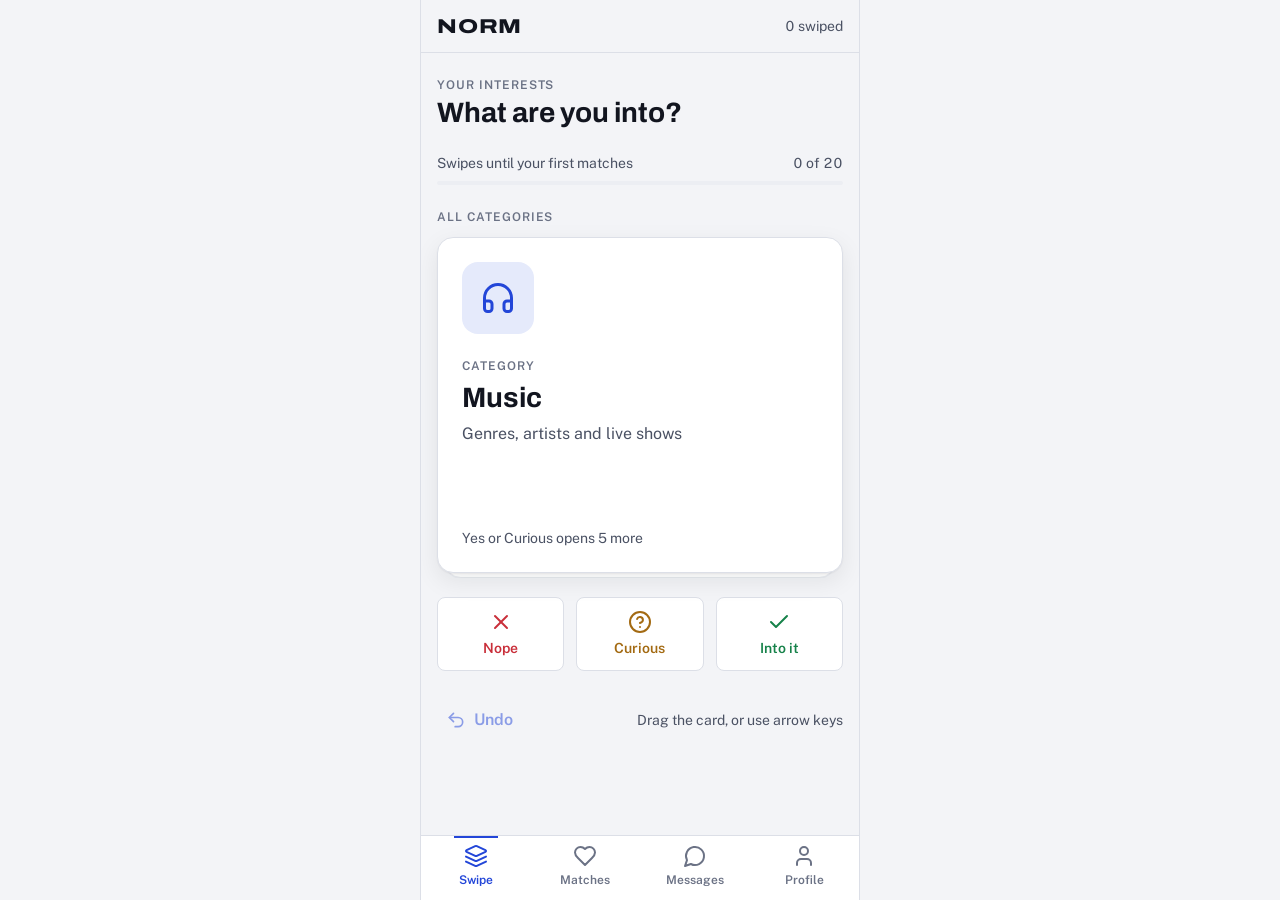
==== prototype/index.html @ 39f81f35 "Add clickable NORM prototype Front-end only, no backend. Interest swipe deck with drag, buttons and " ====
<!doctype html>
<html lang="en">
<head>
<meta charset="utf-8">
<meta name="viewport" content="width=device-width, initial-scale=1, viewport-fit=cover">
<!-- page:start -->
<title>NORM Prototype</title>
<meta name="description" content="Clickable prototype of NORM: swipe on interests, star your Top 20, and get a small daily drop of people who share them, for dating or friendship.">
<meta property="og:title" content="NORM Prototype">
<meta property="og:description" content="Swipe on interests, not faces. A daily drop of people who like what you like, for dating or friendship.">
<meta property="og:type" content="website">
<meta property="og:image" content="og.png">
<meta name="theme-color" content="#f3f4f7">
<link rel="icon" type="image/svg+xml" href="data:image/svg+xml,%3Csvg xmlns='http://www.w3.org/2000/svg' viewBox='0 0 32 32'%3E%3Crect width='32' height='32' rx='8' fill='%232346d8'/%3E%3Cpath d='M9 23V9h2.6l7.8 9.6V9H22v14h-2.6l-7.8-9.6V23z' fill='%23fff'/%3E%3C/svg%3E">
<link rel="preconnect" href="https://fonts.googleapis.com">
<link rel="preconnect" href="https://fonts.gstatic.com" crossorigin>
<link rel="stylesheet" href="https://fonts.googleapis.com/css2?family=Archivo:wdth,wght@62..125,500..800&family=Public+Sans:wght@400;500;600&display=swap">
<link rel="stylesheet" href="styles.css">
</head>
<body>
<div class="app">
  <header class="topbar">
    <span class="wordmark" aria-label="NORM">NORM</span>
    <span class="topbar-status num" id="status" aria-live="polite"></span>
  </header>

  <main class="screen" id="screen"></main>

  <nav class="tabbar" role="tablist" aria-label="Main">
    <button class="tab" role="tab" data-tab="swipe" aria-selected="true"><span data-icon="layers"></span>Swipe</button>
    <button class="tab" role="tab" data-tab="matches" aria-selected="false"><span data-icon="heart"></span>Matches</button>
    <button class="tab" role="tab" data-tab="messages" aria-selected="false"><span data-icon="message-circle"></span>Messages<span class="tab-dot" id="msg-dot" hidden></span></button>
    <button class="tab" role="tab" data-tab="profile" aria-selected="false"><span data-icon="user"></span>Profile</button>
  </nav>

  <div class="scrim" id="scrim" hidden></div>
  <section class="sheet" id="sheet" role="dialog" aria-modal="true" aria-labelledby="sheet-title" hidden>
    <div class="sheet-head">
      <h2 id="sheet-title"></h2>
      <button class="icon-btn" id="sheet-close" aria-label="Close"><span data-icon="x"></span></button>
    </div>
    <div class="sheet-body" id="sheet-body"></div>
  </section>

  <div class="toast" id="toast" role="status" aria-live="polite"></div>
</div>

<script src="icons.js"></script>
<script src="data.js"></script>
<script src="app.js"></script>
<!-- page:end -->
</body>
</html>
---- prototype/styles.css ----
/* NORM prototype design tokens.
   Layout: one phone-width app column, header / scrolling screen / thumb-reach tab bar.
   Spacing: 4pt scale only. Radius: 8 (controls) and 16 (cards, sheets). One elevation. */
:root {
  --bg: #f3f4f7;
  --surface: #ffffff;
  --surface-2: #eceef3;
  --ink: #12151f;
  --ink-2: #4a5163;
  --ink-3: #6b7285;
  --line: #dcdfe7;
  --accent: #2346d8;
  --accent-ink: #ffffff;
  --accent-soft: #e5eafb;
  --yes: #17824a;
  --yes-soft: #e1f3e8;
  --no: #c92f3a;
  --no-soft: #fbe5e6;
  --maybe: #a36a12;
  --maybe-soft: #f8eedb;
  --star: #b9800a;
  --tone-1: #dfe6fb;
  --tone-2: #dcefe6;
  --tone-3: #f4e7d6;
  --shadow: 0 1px 2px rgb(18 21 31 / 0.06), 0 8px 24px rgb(18 21 31 / 0.08);
  --scrim: rgb(18 21 31 / 0.4);

  --font-display: "Archivo", "Helvetica Neue", Arial, sans-serif;
  --font-body: "Public Sans", "Helvetica Neue", Arial, sans-serif;

  --s1: 4px; --s2: 8px; --s3: 12px; --s4: 16px; --s5: 24px; --s6: 32px; --s7: 48px;
  --r-sm: 8px;
  --r-lg: 16px;
  --ease: cubic-bezier(0.2, 0.7, 0.3, 1);
  --dur: 220ms;
}
@media (prefers-color-scheme: dark) {
  :root:not([data-theme="light"]) {
    --bg: #0d0f14; --surface: #161922; --surface-2: #1e222c; --ink: #edeff4; --ink-2: #a5abbb; --ink-3: #868d9f;
    --line: #2a2f3b; --accent: #5b84ff; --accent-ink: #0d0f14; --accent-soft: #1b2443;
    --yes: #3fbf78; --yes-soft: #13281d; --no: #ff6670; --no-soft: #2e1619; --maybe: #e2a544; --maybe-soft: #2c2214;
    --star: #f0b53d; --tone-1: #1f2747; --tone-2: #172b23; --tone-3: #2e2519;
    --shadow: 0 1px 2px rgb(0 0 0 / 0.4), 0 8px 24px rgb(0 0 0 / 0.35); --scrim: rgb(0 0 0 / 0.6);
    color-scheme: dark;
  }
}
:root[data-theme="dark"] {
  --bg: #0d0f14; --surface: #161922; --surface-2: #1e222c; --ink: #edeff4; --ink-2: #a5abbb; --ink-3: #868d9f;
  --line: #2a2f3b; --accent: #5b84ff; --accent-ink: #0d0f14; --accent-soft: #1b2443;
  --yes: #3fbf78; --yes-soft: #13281d; --no: #ff6670; --no-soft: #2e1619; --maybe: #e2a544; --maybe-soft: #2c2214;
  --star: #f0b53d; --tone-1: #1f2747; --tone-2: #172b23; --tone-3: #2e2519;
  --shadow: 0 1px 2px rgb(0 0 0 / 0.4), 0 8px 24px rgb(0 0 0 / 0.35); --scrim: rgb(0 0 0 / 0.6);
  color-scheme: dark;
}

/* Type ramp: 12/16 label · 14/20 small · 16/24 body · 20/28 title · 28/32 display · 40/44 score */
* { box-sizing: border-box; }
[hidden] { display: none !important; }
html, body { height: 100%; }
body {
  margin: 0;
  background: var(--bg);
  color: var(--ink);
  font: 400 16px/24px var(--font-body);
  -webkit-font-smoothing: antialiased;
  overscroll-behavior: none;
}
button, input, textarea { font: inherit; color: inherit; }
button { cursor: pointer; }
:focus-visible { outline: 2px solid var(--accent); outline-offset: 2px; }
h1, h2, h3 { margin: 0; font-family: var(--font-display); text-wrap: balance; }
p { margin: 0; }
.icon { width: 20px; height: 20px; flex: none; display: block; }
.num { font-variant-numeric: tabular-nums; }
.label {
  font: 600 12px/16px var(--font-body);
  letter-spacing: 0.08em;
  text-transform: uppercase;
  color: var(--ink-3);
}
.small { font-size: 14px; line-height: 20px; color: var(--ink-2); }
.visually-hidden { position: absolute; width: 1px; height: 1px; overflow: hidden; clip: rect(0 0 0 0); white-space: nowrap; }

/* App shell */
.app {
  height: 100%;
  max-width: 440px;
  margin: 0 auto;
  display: grid;
  grid-template-rows: auto 1fr auto;
  background: var(--bg);
  position: relative;
  overflow: hidden;
}
@media (min-width: 480px) {
  .app { border-inline: 1px solid var(--line); }
}
.topbar {
  display: flex;
  align-items: center;
  justify-content: space-between;
  gap: var(--s4);
  padding: var(--s3) var(--s4);
  background: var(--bg);
  border-bottom: 1px solid var(--line);
}
.wordmark {
  font: 800 20px/28px var(--font-display);
  font-stretch: 125%;
  letter-spacing: 0.04em;
  color: var(--ink);
}
.topbar-status { font-size: 14px; line-height: 20px; color: var(--ink-2); text-align: right; }
.screen {
  overflow-y: auto;
  overflow-x: hidden;
  min-height: 0;
  -webkit-overflow-scrolling: touch;
}
.screen-inner {
  display: flex;
  flex-direction: column;
  gap: var(--s5);
  padding: var(--s5) var(--s4) var(--s6);
}
.screen-head { display: flex; flex-direction: column; gap: var(--s1); }
.screen-head h1 { font: 700 28px/32px var(--font-display); }

.tabbar {
  display: grid;
  grid-template-columns: repeat(4, 1fr);
  background: var(--surface);
  border-top: 1px solid var(--line);
  padding-bottom: env(safe-area-inset-bottom, 0px);
}
.tab {
  display: flex;
  flex-direction: column;
  align-items: center;
  gap: var(--s1);
  padding: var(--s2) 0 var(--s3);
  border: 0;
  background: none;
  color: var(--ink-3);
  font: 600 12px/16px var(--font-body);
  position: relative;
}
.tab .icon { width: 24px; height: 24px; }
.tab[aria-selected="true"] { color: var(--accent); }
.tab[aria-selected="true"]::before {
  content: "";
  position: absolute;
  top: 0; left: 30%; right: 30%;
  height: 2px;
  background: var(--accent);
}
.tab-dot {
  position: absolute;
  top: var(--s2);
  left: calc(50% + 8px);
  width: 8px; height: 8px;
  border-radius: 50%;
  background: var(--no);
}

/* Buttons: one shape, three weights */
.btn {
  display: inline-flex;
  align-items: center;
  justify-content: center;
  gap: var(--s2);
  min-height: 48px;
  padding: var(--s3) var(--s5);
  border-radius: var(--r-sm);
  border: 1px solid transparent;
  font-weight: 600;
  font-size: 16px;
  line-height: 24px;
  transition: background-color var(--dur) var(--ease), border-color var(--dur) var(--ease), opacity var(--dur) var(--ease);
}
.btn-primary { background: var(--accent); color: var(--accent-ink); }
.btn-primary:hover { background: color-mix(in srgb, var(--accent) 88%, var(--ink)); }
.btn-secondary { background: var(--surface); border-color: var(--line); color: var(--ink); }
.btn-secondary:hover { border-color: var(--ink-3); }
.btn-text { background: none; color: var(--accent); padding-inline: var(--s2); min-height: 40px; }
.btn-text:hover { text-decoration: underline; text-underline-offset: 4px; }
.btn-block { width: 100%; }
.btn[disabled], .btn[aria-disabled="true"] { opacity: 0.5; cursor: not-allowed; }
.btn.is-loading { pointer-events: none; }
.spinner { animation: spin 800ms linear infinite; }
@keyframes spin { to { transform: rotate(360deg); } }

.icon-btn {
  display: inline-flex;
  align-items: center;
  justify-content: center;
  width: 40px; height: 40px;
  border-radius: var(--r-sm);
  border: 1px solid transparent;
  background: none;
  color: var(--ink-3);
  transition: color var(--dur) var(--ease), background-color var(--dur) var(--ease);
}
.icon-btn:hover { background: var(--surface-2); color: var(--ink); }
.icon-btn[aria-pressed="true"].star-btn { color: var(--star); }
.icon-btn[aria-pressed="true"].star-btn svg { fill: currentColor; }
.icon-btn[aria-pressed="true"].lock-btn { color: var(--ink); }

/* Progress */
.progress { display: flex; flex-direction: column; gap: var(--s2); }
.progress-row { display: flex; justify-content: space-between; gap: var(--s3); font-size: 14px; line-height: 20px; color: var(--ink-2); }
.bar { height: 4px; background: var(--surface-2); border-radius: 2px; overflow: hidden; }
.bar > span { display: block; height: 100%; background: var(--accent); transition: width var(--dur) var(--ease); }

/* Swipe deck */
.crumbs { display: flex; flex-wrap: wrap; gap: var(--s1); align-items: center; min-height: 16px; }
.deck {
  position: relative;
  height: 336px;
  touch-action: none;
}
.card {
  position: absolute;
  inset: 0;
  display: flex;
  flex-direction: column;
  justify-content: space-between;
  gap: var(--s4);
  padding: var(--s5);
  background: var(--surface);
  border: 1px solid var(--line);
  border-radius: var(--r-lg);
  box-shadow: var(--shadow);
  user-select: none;
  -webkit-user-select: none;
  will-change: transform;
}
.card.is-next { transform: translateY(12px) scale(0.96); box-shadow: none; }
.card.is-top { cursor: grab; }
.card.is-dragging { cursor: grabbing; }
.card.is-settling { transition: transform 200ms var(--ease); }
.card.is-leaving { transition: transform 260ms var(--ease), opacity 260ms var(--ease); }
.card-top { display: flex; flex-direction: column; gap: var(--s5); }
.card-icon {
  width: 72px; height: 72px;
  border-radius: var(--r-lg);
  background: var(--accent-soft);
  color: var(--accent);
  display: grid;
  place-items: center;
}
.card-icon .icon { width: 36px; height: 36px; }
.card-body { display: flex; flex-direction: column; gap: var(--s2); }
.card-body h2 { font: 700 28px/32px var(--font-display); }
.card-body p { color: var(--ink-2); }
.card-foot { display: flex; justify-content: space-between; align-items: center; gap: var(--s3); }
.stamp {
  position: absolute;
  padding: var(--s1) var(--s3);
  border: 2px solid currentColor;
  border-radius: var(--r-sm);
  font: 800 20px/28px var(--font-display);
  font-stretch: 112%;
  letter-spacing: 0.06em;
  text-transform: uppercase;
  background: var(--surface);
  opacity: 0;
  pointer-events: none;
}
.stamp-yes { top: var(--s5); right: var(--s5); color: var(--yes); transform: rotate(8deg); }
.stamp-no { top: var(--s5); left: var(--s5); color: var(--no); transform: rotate(-8deg); }
.stamp-maybe { top: var(--s5); left: 50%; color: var(--maybe); transform: translateX(-50%); white-space: nowrap; }

.actions { display: grid; grid-template-columns: repeat(3, 1fr); gap: var(--s3); }
.action {
  display: flex;
  flex-direction: column;
  align-items: center;
  gap: var(--s1);
  padding: var(--s3) var(--s2);
  border-radius: var(--r-sm);
  border: 1px solid var(--line);
  background: var(--surface);
  font: 600 14px/20px var(--font-body);
  transition: border-color var(--dur) var(--ease), background-color var(--dur) var(--ease);
}
.action .icon { width: 24px; height: 24px; }
.action-no { color: var(--no); }
.action-maybe { color: var(--maybe); }
.action-yes { color: var(--yes); }
.action-no:hover { background: var(--no-soft); border-color: var(--no); }
.action-maybe:hover { background: var(--maybe-soft); border-color: var(--maybe); }
.action-yes:hover { background: var(--yes-soft); border-color: var(--yes); }
.deck-tools { display: flex; justify-content: space-between; align-items: center; gap: var(--s3); }

/* Panels and lists */
.panel {
  background: var(--surface);
  border: 1px solid var(--line);
  border-radius: var(--r-lg);
  padding: var(--s4);
  display: flex;
  flex-direction: column;
  gap: var(--s3);
}
.section { display: flex; flex-direction: column; gap: var(--s3); }
.section-head { display: flex; justify-content: space-between; align-items: baseline; gap: var(--s3); }
.section-head h2 { font: 700 20px/28px var(--font-display); }
.empty {
  display: flex;
  flex-direction: column;
  align-items: flex-start;
  gap: var(--s3);
  padding: var(--s5);
  border: 1px dashed var(--line);
  border-radius: var(--r-lg);
}
.panel-form { gap: var(--s5); }
.empty h2 { font: 700 20px/28px var(--font-display); }
.empty .btn-row { display: flex; flex-wrap: wrap; gap: var(--s2); }

.rows { list-style: none; margin: 0; padding: 0; display: flex; flex-direction: column; }
.row {
  display: grid;
  grid-template-columns: 24px 1fr auto auto;
  align-items: center;
  gap: var(--s3);
  min-height: 56px;
  padding: var(--s1) 0;
  border-bottom: 1px solid var(--line);
}
.row:last-child { border-bottom: 0; }
.row-main { min-width: 0; display: flex; flex-direction: column; }
.row-name { font-weight: 500; overflow: hidden; text-overflow: ellipsis; white-space: nowrap; }
.row > .icon { color: var(--ink-2); }
.tier { font-size: 12px; line-height: 16px; font-weight: 600; }
.tier-yes { color: var(--yes); }
.tier-maybe { color: var(--maybe); }
.tier-star { color: var(--star); }
.notice { font-size: 14px; line-height: 20px; color: var(--no); }

/* Photos */
.photos { display: grid; grid-template-columns: repeat(3, 1fr); gap: var(--s2); }
.photo {
  position: relative;
  aspect-ratio: 3 / 4;
  max-width: 100%;
  border-radius: var(--r-lg);
  border: 1px dashed var(--ink-3);
  background: var(--surface);
  display: grid;
  place-items: center;
  overflow: hidden;
  color: var(--ink-3);
}
.photo.has-img { border-style: solid; border-color: var(--line); }
.photo img { width: 100%; height: 100%; object-fit: cover; }
.photo label { position: absolute; inset: 0; display: grid; place-items: center; align-content: center; gap: var(--s1); cursor: pointer; font-size: 12px; line-height: 16px; font-weight: 600; }
.photo input { position: absolute; opacity: 0; width: 1px; height: 1px; }
.photo:focus-within { outline: 2px solid var(--accent); outline-offset: 2px; }
.photo .remove {
  position: absolute; top: var(--s1); right: var(--s1);
  width: 32px; height: 32px;
  background: var(--surface); color: var(--ink);
  border: 1px solid var(--line);
}

/* Form controls */
.field { display: flex; flex-direction: column; gap: var(--s2); }
.field > .label { color: var(--ink-2); }
.seg { display: flex; flex-wrap: wrap; gap: var(--s2); }
.chip {
  display: inline-flex;
  align-items: center;
  gap: var(--s2);
  min-height: 40px;
  padding: var(--s2) var(--s3);
  border-radius: var(--r-sm);
  border: 1px solid var(--line);
  background: var(--surface);
  font-size: 14px;
  line-height: 20px;
  font-weight: 500;
  transition: border-color var(--dur) var(--ease), background-color var(--dur) var(--ease);
}
.chip:hover { border-color: var(--ink-3); }
.chip[aria-pressed="true"], .chip[aria-checked="true"] { background: var(--accent-soft); border-color: var(--accent); color: var(--ink); }
.chip .icon { width: 16px; height: 16px; }
.chip-static { cursor: default; }
.chip-static:hover { border-color: var(--line); }
.input {
  min-height: 48px;
  padding: var(--s3);
  border-radius: var(--r-sm);
  border: 1px solid var(--line);
  background: var(--surface);
  width: 100%;
}
.input:focus { border-color: var(--accent); outline: none; box-shadow: 0 0 0 1px var(--accent); }
.pair { display: grid; grid-template-columns: 1fr 1fr; gap: var(--s3); }
.range-row { display: flex; align-items: center; gap: var(--s3); }
.range-row input[type="range"] { flex: 1; accent-color: var(--accent); }

/* Match cards */
.matches { display: flex; flex-direction: column; gap: var(--s3); }
.match {
  display: grid;
  grid-template-columns: 72px 1fr;
  gap: var(--s4);
  align-items: center;
  width: 100%;
  padding: var(--s4);
  text-align: left;
  background: var(--surface);
  border: 1px solid var(--line);
  border-radius: var(--r-lg);
  transition: border-color var(--dur) var(--ease);
}
.match:hover { border-color: var(--ink-3); }
.match.is-picked { border-color: var(--accent); }
.match.is-expired { opacity: 0.55; }
.veil {
  width: 72px; height: 96px;
  border-radius: var(--r-sm);
  display: grid;
  place-items: center;
  color: var(--ink-2);
}
.tone-1 { background: var(--tone-1); }
.tone-2 { background: var(--tone-2); }
.tone-3 { background: var(--tone-3); }
.match-main { min-width: 0; display: flex; flex-direction: column; gap: var(--s1); }
.match-top { display: flex; align-items: baseline; justify-content: space-between; gap: var(--s3); }
.score { font: 700 28px/32px var(--font-display); font-variant-numeric: tabular-nums; }
.score small { font-size: 16px; }
.match-shared { font-size: 14px; line-height: 20px; color: var(--ink-2); }
.tag {
  display: inline-flex;
  align-items: center;
  gap: var(--s1);
  font-size: 12px;
  line-height: 16px;
  font-weight: 600;
  color: var(--ink-2);
}
.tag .icon { width: 14px; height: 14px; }
.tag-accent { color: var(--accent); }
.unread-dot { width: 8px; height: 8px; border-radius: 50%; background: var(--no); }
.tags { display: flex; flex-wrap: wrap; gap: var(--s3); }

.pickbar {
  display: flex;
  align-items: center;
  justify-content: space-between;
  gap: var(--s3);
  padding: var(--s3) var(--s4);
  border-radius: var(--r-lg);
  background: var(--accent-soft);
  font-size: 14px;
  line-height: 20px;
}
.pickbar strong { font-weight: 600; }

.skeleton {
  height: 128px;
  border-radius: var(--r-lg);
  background: var(--surface-2);
  animation: pulse 1200ms var(--ease) infinite alternate;
}
@keyframes pulse { from { opacity: 1; } to { opacity: 0.5; } }

/* Sheet */
.scrim {
  position: absolute;
  inset: 0;
  background: var(--scrim);
  opacity: 0;
  transition: opacity var(--dur) var(--ease);
  z-index: 20;
}
.scrim.is-open { opacity: 1; }
.sheet {
  position: absolute;
  left: 0; right: 0; bottom: 0;
  max-height: 88%;
  display: flex;
  flex-direction: column;
  background: var(--surface);
  border-radius: var(--r-lg) var(--r-lg) 0 0;
  box-shadow: var(--shadow);
  transform: translateY(100%);
  transition: transform 260ms var(--ease);
  z-index: 21;
}
.sheet.is-open { transform: translateY(0); }
.sheet-head {
  display: flex;
  align-items: center;
  justify-content: space-between;
  gap: var(--s3);
  padding: var(--s3) var(--s3) var(--s3) var(--s4);
  border-bottom: 1px solid var(--line);
}
.sheet-head h2 { font: 700 20px/28px var(--font-display); }
.sheet-body {
  overflow-y: auto;
  display: flex;
  flex-direction: column;
  gap: var(--s5);
  padding: var(--s4) var(--s4) calc(var(--s5) + env(safe-area-inset-bottom, 0px));
}
.reveal { display: grid; grid-template-columns: repeat(3, 1fr); gap: var(--s2); }
.reveal .veil { width: 100%; height: auto; aspect-ratio: 3 / 4; max-width: 100%; font: 700 28px/32px var(--font-display); }
.scoreline { display: flex; align-items: baseline; gap: var(--s3); }
.scoreline .score { font-size: 40px; line-height: 44px; }
.chips { display: flex; flex-wrap: wrap; gap: var(--s2); }
.diff { list-style: none; margin: 0; padding: 0; display: flex; flex-direction: column; gap: var(--s2); font-size: 14px; line-height: 20px; color: var(--ink-2); }
.diff li { display: flex; gap: var(--s2); align-items: center; }
.diff .icon { width: 16px; height: 16px; color: var(--no); }

/* Messages */
.threads { list-style: none; margin: 0; padding: 0; display: flex; flex-direction: column; gap: var(--s2); }
.thread-link {
  display: grid;
  grid-template-columns: 48px 1fr auto;
  gap: var(--s3);
  align-items: center;
  width: 100%;
  padding: var(--s3);
  text-align: left;
  background: var(--surface);
  border: 1px solid var(--line);
  border-radius: var(--r-lg);
  transition: border-color var(--dur) var(--ease);
}
.thread-link:hover { border-color: var(--ink-3); }
.avatar {
  width: 48px; height: 48px;
  border-radius: var(--r-sm);
  display: grid; place-items: center;
  font: 700 20px/28px var(--font-display);
  color: var(--ink);
}
.thread-preview { min-width: 0; display: flex; flex-direction: column; }
.thread-preview .small { overflow: hidden; text-overflow: ellipsis; white-space: nowrap; }

.chat { display: grid; grid-template-rows: auto 1fr auto; height: 100%; min-height: 0; }
.chat-head {
  display: flex;
  align-items: center;
  gap: var(--s2);
  padding: var(--s2) var(--s4) var(--s2) var(--s2);
  border-bottom: 1px solid var(--line);
  background: var(--bg);
}
.chat-head .avatar { width: 40px; height: 40px; font-size: 16px; line-height: 24px; }
.chat-title { flex: 1; min-width: 0; display: flex; flex-direction: column; }
.chat-title strong { font-weight: 600; }
.chat-log {
  overflow-y: auto;
  min-height: 0;
  display: flex;
  flex-direction: column;
  gap: var(--s2);
  padding: var(--s4);
}
.bubble {
  max-width: 80%;
  padding: var(--s2) var(--s3);
  border-radius: var(--r-lg);
  font-size: 16px;
  line-height: 24px;
  overflow-wrap: anywhere;
}
.bubble.me { align-self: flex-end; background: var(--accent); color: var(--accent-ink); }
.bubble.them { align-self: flex-start; background: var(--surface); border: 1px solid var(--line); }
.sys {
  align-self: center;
  max-width: 90%;
  text-align: center;
  font-size: 12px;
  line-height: 16px;
  color: var(--ink-3);
  padding: var(--s1) 0;
}
.typing { display: inline-flex; gap: var(--s1); align-items: center; height: 24px; }
.typing span { width: 6px; height: 6px; border-radius: 50%; background: var(--ink-3); animation: pulse 600ms var(--ease) infinite alternate; }
.typing span:nth-child(2) { animation-delay: 200ms; }
.typing span:nth-child(3) { animation-delay: 400ms; }
.composer {
  display: flex;
  flex-direction: column;
  gap: var(--s2);
  padding: var(--s3) var(--s4);
  border-top: 1px solid var(--line);
  background: var(--bg);
}
.composer-row { display: flex; gap: var(--s2); align-items: flex-end; }
.composer textarea { resize: none; min-height: 48px; max-height: 120px; }
.composer .btn { padding-inline: var(--s3); }

/* Toast */
.toast {
  position: absolute;
  left: var(--s4); right: var(--s4);
  bottom: calc(72px + env(safe-area-inset-bottom, 0px));
  display: flex;
  align-items: center;
  justify-content: space-between;
  gap: var(--s3);
  padding: var(--s3) var(--s4);
  border-radius: var(--r-sm);
  background: var(--ink);
  color: var(--bg);
  font-size: 14px;
  line-height: 20px;
  opacity: 0;
  transform: translateY(8px);
  transition: opacity var(--dur) var(--ease), transform var(--dur) var(--ease);
  pointer-events: none;
  z-index: 30;
}
.toast.is-on { opacity: 1; transform: none; pointer-events: auto; }
.toast button { background: none; border: 0; color: inherit; font-weight: 600; text-decoration: underline; text-underline-offset: 4px; padding: var(--s1); }

@media (prefers-reduced-motion: reduce) {
  *, *::before, *::after { animation-duration: 1ms !important; animation-iteration-count: 1 !important; transition-duration: 1ms !important; }
}
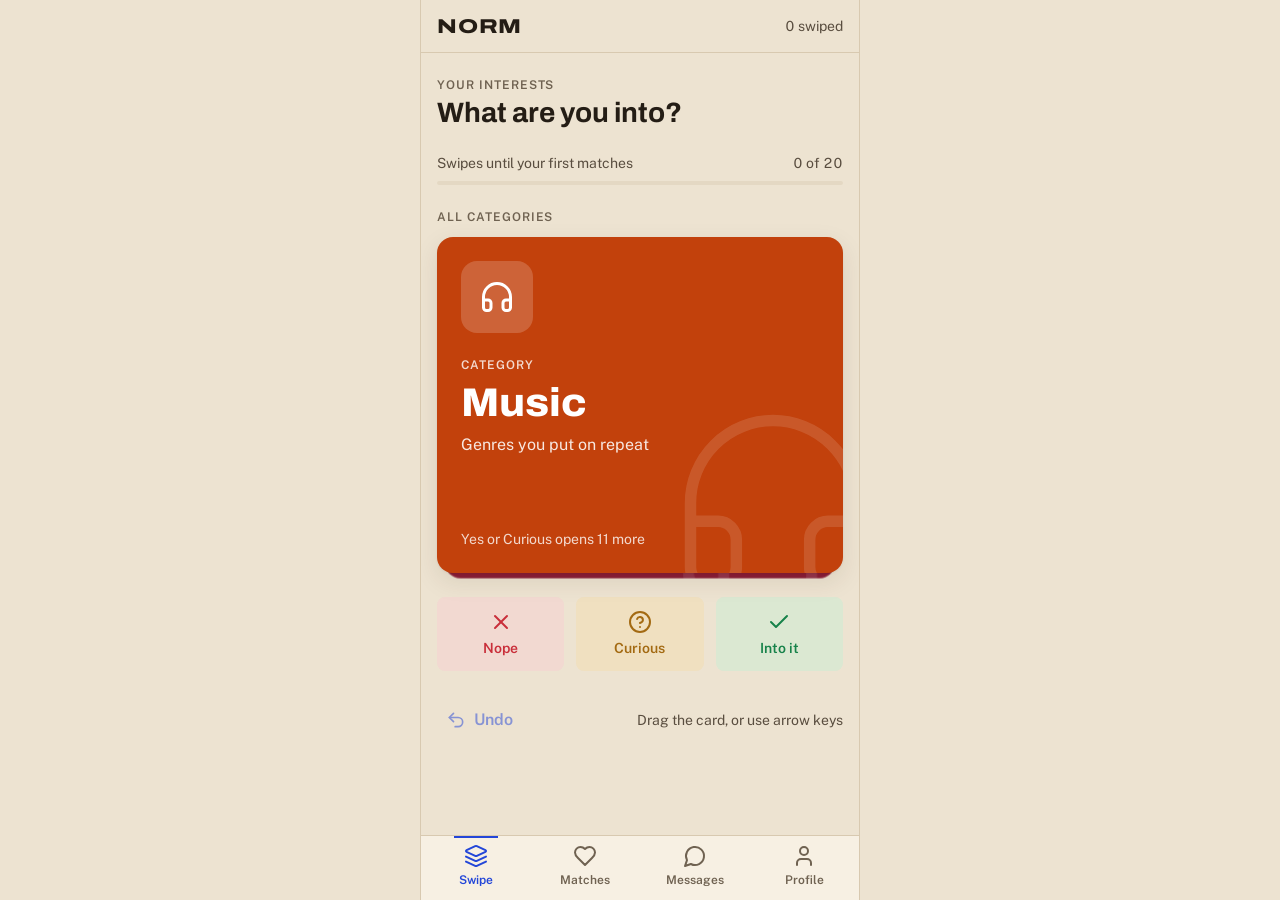
==== commit 6017ebce: "Replace white surfaces with a light tan palette Co-Authored-By: Claude Opus 5.5 <noreply@anthropic.c" ====
--- a/prototype/index.html
+++ b/prototype/index.html
@@ -10,7 +10,7 @@
 <meta property="og:description" content="Swipe on interests, not faces. A daily drop of people who like what you like, for dating or friendship.">
 <meta property="og:type" content="website">
 <meta property="og:image" content="og.png">
-<meta name="theme-color" content="#f3f4f7">
+<meta name="theme-color" content="#ede3d1">
 <link rel="icon" type="image/svg+xml" href="data:image/svg+xml,%3Csvg xmlns='http://www.w3.org/2000/svg' viewBox='0 0 32 32'%3E%3Crect width='32' height='32' rx='8' fill='%232346d8'/%3E%3Cpath d='M9 23V9h2.6l7.8 9.6V9H22v14h-2.6l-7.8-9.6V23z' fill='%23fff'/%3E%3C/svg%3E">
 <link rel="preconnect" href="https://fonts.googleapis.com">
 <link rel="preconnect" href="https://fonts.gstatic.com" crossorigin>
--- a/prototype/styles.css
+++ b/prototype/styles.css
@@ -1,29 +1,47 @@
 /* NORM prototype design tokens.
    Layout: one phone-width app column, header / scrolling screen / thumb-reach tab bar.
-   Spacing: 4pt scale only. Radius: 8 (controls) and 16 (cards, sheets). One elevation. */
+   Spacing: 4pt scale only. Radius: 8 (controls) and 16 (cards, sheets). One elevation.
+   Color: every category owns one hue. Cards, tiles and chips take it via --cat.
+   All hues hold 4.5:1 or better against white text in both themes. */
 :root {
-  --bg: #f3f4f7;
-  --surface: #ffffff;
-  --surface-2: #eceef3;
-  --ink: #12151f;
-  --ink-2: #4a5163;
-  --ink-3: #6b7285;
-  --line: #dcdfe7;
+  --c-music: #c2410c;
+  --c-film: #be123c;
+  --c-sports: #15803d;
+  --c-outdoors: #0f766e;
+  --c-food: #b45309;
+  --c-games: #1d4ed8;
+  --c-arts: #be185d;
+  --c-tech: #0369a1;
+  --c-fitness: #4d7c0f;
+  --c-travel: #0e7490;
+  --c-reading: #92400e;
+  --c-politics: #475569;
+  --on-cat: #ffffff;
+  --stamp-bg: #f7f0e3;
+  --stamp-yes: #17824a;
+  --stamp-no: #c92f3a;
+  --stamp-maybe: #a36a12;
+  --cat: var(--accent);
+
+  --bg: #ede3d1;
+  --surface: #f7f0e3;
+  --surface-2: #e4d8c3;
+  --ink: #241d15;
+  --ink-2: #594d3f;
+  --ink-3: #6f6251;
+  --line: #d8c9b0;
   --accent: #2346d8;
   --accent-ink: #ffffff;
-  --accent-soft: #e5eafb;
+  --accent-soft: #e3d6bd;
   --yes: #17824a;
-  --yes-soft: #e1f3e8;
+  --yes-soft: #dbe8d2;
   --no: #c92f3a;
-  --no-soft: #fbe5e6;
+  --no-soft: #f2d9d1;
   --maybe: #a36a12;
-  --maybe-soft: #f8eedb;
+  --maybe-soft: #f0e0c0;
   --star: #b9800a;
-  --tone-1: #dfe6fb;
-  --tone-2: #dcefe6;
-  --tone-3: #f4e7d6;
-  --shadow: 0 1px 2px rgb(18 21 31 / 0.06), 0 8px 24px rgb(18 21 31 / 0.08);
-  --scrim: rgb(18 21 31 / 0.4);
+  --shadow: 0 1px 2px rgb(60 40 15 / 0.08), 0 8px 24px rgb(60 40 15 / 0.10);
+  --scrim: rgb(36 29 21 / 0.45);
 
   --font-display: "Archivo", "Helvetica Neue", Arial, sans-serif;
   --font-body: "Public Sans", "Helvetica Neue", Arial, sans-serif;
@@ -39,7 +57,7 @@
     --bg: #0d0f14; --surface: #161922; --surface-2: #1e222c; --ink: #edeff4; --ink-2: #a5abbb; --ink-3: #868d9f;
     --line: #2a2f3b; --accent: #5b84ff; --accent-ink: #0d0f14; --accent-soft: #1b2443;
     --yes: #3fbf78; --yes-soft: #13281d; --no: #ff6670; --no-soft: #2e1619; --maybe: #e2a544; --maybe-soft: #2c2214;
-    --star: #f0b53d; --tone-1: #1f2747; --tone-2: #172b23; --tone-3: #2e2519;
+    --star: #f0b53d;
     --shadow: 0 1px 2px rgb(0 0 0 / 0.4), 0 8px 24px rgb(0 0 0 / 0.35); --scrim: rgb(0 0 0 / 0.6);
     color-scheme: dark;
   }
@@ -48,7 +66,7 @@
   --bg: #0d0f14; --surface: #161922; --surface-2: #1e222c; --ink: #edeff4; --ink-2: #a5abbb; --ink-3: #868d9f;
   --line: #2a2f3b; --accent: #5b84ff; --accent-ink: #0d0f14; --accent-soft: #1b2443;
   --yes: #3fbf78; --yes-soft: #13281d; --no: #ff6670; --no-soft: #2e1619; --maybe: #e2a544; --maybe-soft: #2c2214;
-  --star: #f0b53d; --tone-1: #1f2747; --tone-2: #172b23; --tone-3: #2e2519;
+  --star: #f0b53d;
   --shadow: 0 1px 2px rgb(0 0 0 / 0.4), 0 8px 24px rgb(0 0 0 / 0.35); --scrim: rgb(0 0 0 / 0.6);
   color-scheme: dark;
 }
@@ -227,15 +245,17 @@
   justify-content: space-between;
   gap: var(--s4);
   padding: var(--s5);
-  background: var(--surface);
-  border: 1px solid var(--line);
+  overflow: hidden;
+  background: var(--cat);
+  color: var(--on-cat);
+  border: 0;
   border-radius: var(--r-lg);
   box-shadow: var(--shadow);
   user-select: none;
   -webkit-user-select: none;
   will-change: transform;
 }
-.card.is-next { transform: translateY(12px) scale(0.96); box-shadow: none; }
+.card.is-next { transform: translateY(12px) scale(0.96); box-shadow: none; filter: saturate(0.7) brightness(0.92); }
 .card.is-top { cursor: grab; }
 .card.is-dragging { cursor: grabbing; }
 .card.is-settling { transition: transform 200ms var(--ease); }
@@ -244,15 +264,28 @@
 .card-icon {
   width: 72px; height: 72px;
   border-radius: var(--r-lg);
-  background: var(--accent-soft);
-  color: var(--accent);
+  background: rgb(255 255 255 / 0.18);
+  color: var(--on-cat);
   display: grid;
   place-items: center;
 }
 .card-icon .icon { width: 36px; height: 36px; }
 .card-body { display: flex; flex-direction: column; gap: var(--s2); }
-.card-body h2 { font: 700 28px/32px var(--font-display); }
-.card-body p { color: var(--ink-2); }
+.card-body h2 { font: 800 40px/44px var(--font-display); font-stretch: 105%; }
+.card-body p { color: rgb(255 255 255 / 0.88); }
+.card .label, .card .small, .card .tag { color: rgb(255 255 255 / 0.8); }
+.card-top, .card-foot { position: relative; }
+.card-mark {
+  position: absolute;
+  right: -40px;
+  bottom: -40px;
+  width: 220px;
+  height: 220px;
+  color: var(--on-cat);
+  opacity: 0.12;
+  pointer-events: none;
+}
+.card-mark .icon { width: 100%; height: 100%; stroke-width: 1.25; }
 .card-foot { display: flex; justify-content: space-between; align-items: center; gap: var(--s3); }
 .stamp {
   position: absolute;
@@ -263,13 +296,13 @@
   font-stretch: 112%;
   letter-spacing: 0.06em;
   text-transform: uppercase;
-  background: var(--surface);
+  background: var(--stamp-bg);
   opacity: 0;
   pointer-events: none;
 }
-.stamp-yes { top: var(--s5); right: var(--s5); color: var(--yes); transform: rotate(8deg); }
-.stamp-no { top: var(--s5); left: var(--s5); color: var(--no); transform: rotate(-8deg); }
-.stamp-maybe { top: var(--s5); left: 50%; color: var(--maybe); transform: translateX(-50%); white-space: nowrap; }
+.stamp-yes { top: var(--s5); right: var(--s5); color: var(--stamp-yes); transform: rotate(8deg); }
+.stamp-no { top: var(--s5); left: var(--s5); color: var(--stamp-no); transform: rotate(-8deg); }
+.stamp-maybe { top: var(--s5); left: 50%; color: var(--stamp-maybe); transform: translateX(-50%); white-space: nowrap; }
 
 .actions { display: grid; grid-template-columns: repeat(3, 1fr); gap: var(--s3); }
 .action {
@@ -285,9 +318,9 @@
   transition: border-color var(--dur) var(--ease), background-color var(--dur) var(--ease);
 }
 .action .icon { width: 24px; height: 24px; }
-.action-no { color: var(--no); }
-.action-maybe { color: var(--maybe); }
-.action-yes { color: var(--yes); }
+.action-no { color: var(--no); background: var(--no-soft); border-color: transparent; }
+.action-maybe { color: var(--maybe); background: var(--maybe-soft); border-color: transparent; }
+.action-yes { color: var(--yes); background: var(--yes-soft); border-color: transparent; }
 .action-no:hover { background: var(--no-soft); border-color: var(--no); }
 .action-maybe:hover { background: var(--maybe-soft); border-color: var(--maybe); }
 .action-yes:hover { background: var(--yes-soft); border-color: var(--yes); }
@@ -426,9 +459,7 @@
   place-items: center;
   color: var(--ink-2);
 }
-.tone-1 { background: var(--tone-1); }
-.tone-2 { background: var(--tone-2); }
-.tone-3 { background: var(--tone-3); }
+.tinted { background: var(--cat); color: var(--on-cat); }
 .match-main { min-width: 0; display: flex; flex-direction: column; gap: var(--s1); }
 .match-top { display: flex; align-items: baseline; justify-content: space-between; gap: var(--s3); }
 .score { font: 700 28px/32px var(--font-display); font-variant-numeric: tabular-nums; }
@@ -510,6 +541,7 @@
   padding: var(--s4) var(--s4) calc(var(--s5) + env(safe-area-inset-bottom, 0px));
 }
 .reveal { display: grid; grid-template-columns: repeat(3, 1fr); gap: var(--s2); }
+.veil .icon { color: rgb(255 255 255 / 0.85); }
 .reveal .veil { width: 100%; height: auto; aspect-ratio: 3 / 4; max-width: 100%; font: 700 28px/32px var(--font-display); }
 .scoreline { display: flex; align-items: baseline; gap: var(--s3); }
 .scoreline .score { font-size: 40px; line-height: 44px; }
@@ -539,7 +571,6 @@
   border-radius: var(--r-sm);
   display: grid; place-items: center;
   font: 700 20px/28px var(--font-display);
-  color: var(--ink);
 }
 .thread-preview { min-width: 0; display: flex; flex-direction: column; }
 .thread-preview .small { overflow: hidden; text-overflow: ellipsis; white-space: nowrap; }
@@ -626,3 +657,68 @@
 @media (prefers-reduced-motion: reduce) {
   *, *::before, *::after { animation-duration: 1ms !important; animation-iteration-count: 1 !important; transition-duration: 1ms !important; }
 }
+
+/* Category panels on the profile */
+.panel-cat { border-top: 4px solid var(--cat); }
+.cat-head {
+  display: flex;
+  align-items: center;
+  gap: var(--s3);
+  font: 700 16px/24px var(--font-display);
+}
+.cat-tile {
+  width: 32px; height: 32px;
+  border-radius: var(--r-sm);
+  display: grid;
+  place-items: center;
+  background: var(--cat);
+  color: var(--on-cat);
+}
+.cat-tile .icon { width: 18px; height: 18px; }
+.panel-cat .row > .icon { color: var(--cat); }
+.pick-link {
+  display: inline-flex;
+  align-items: center;
+  gap: var(--s1);
+  align-self: flex-start;
+  margin-top: var(--s1);
+  padding: 0;
+  border: 0;
+  background: none;
+  color: var(--cat);
+  font-size: 14px;
+  line-height: 20px;
+  font-weight: 600;
+}
+.pick-link:hover { text-decoration: underline; text-underline-offset: 4px; }
+.pick-link .icon { width: 16px; height: 16px; }
+.flip { transform: scaleX(-1); }
+.chip-cat { border-color: transparent; background: color-mix(in srgb, var(--cat) 14%, var(--surface)); }
+.chip-cat .icon { color: var(--cat); }
+
+/* Checklist sheet */
+.checklist { list-style: none; margin: 0; padding: 0; display: flex; flex-direction: column; }
+.check {
+  display: grid;
+  grid-template-columns: 24px 1fr;
+  align-items: center;
+  gap: var(--s3);
+  min-height: 56px;
+  padding: var(--s2) 0;
+  border-bottom: 1px solid var(--line);
+  cursor: pointer;
+}
+.checklist li:last-child .check { border-bottom: 0; }
+.check input { position: absolute; opacity: 0; width: 1px; height: 1px; }
+.check-box {
+  width: 24px; height: 24px;
+  border-radius: var(--r-sm);
+  border: 2px solid var(--line);
+  display: grid;
+  place-items: center;
+  color: transparent;
+  transition: background-color var(--dur) var(--ease), border-color var(--dur) var(--ease);
+}
+.check-box .icon { width: 16px; height: 16px; stroke-width: 3; }
+.check input:checked + .check-box { background: var(--cat); border-color: var(--cat); color: var(--on-cat); }
+.check input:focus-visible + .check-box { outline: 2px solid var(--accent); outline-offset: 2px; }
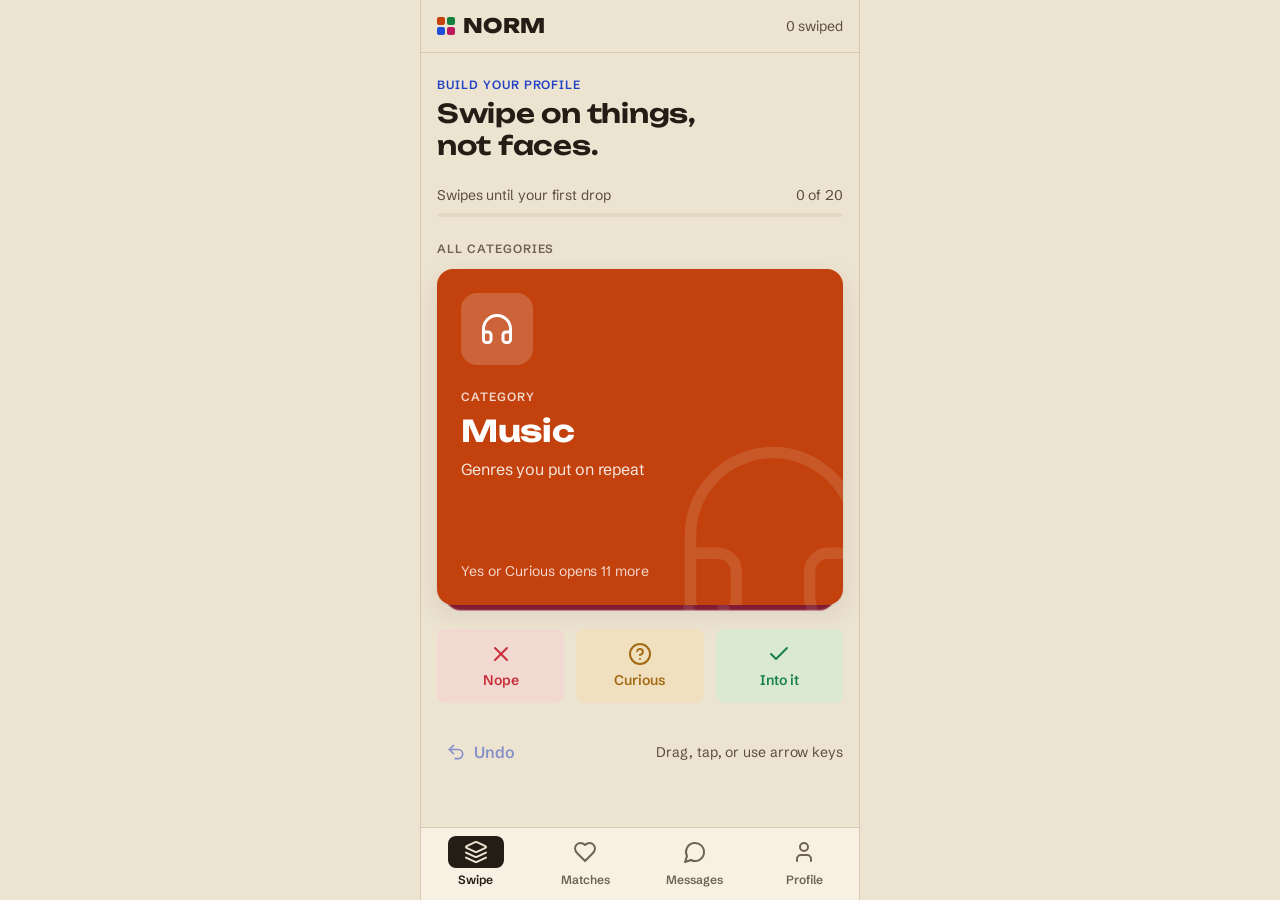
==== commit 2ed2e0aa: "UI overhaul: new type pair, ink buttons and tabs, brand mark, tighter copy Co-Authored-By: Claude Op" ====
--- a/prototype/index.html
+++ b/prototype/index.html
@@ -11,16 +11,16 @@
 <meta property="og:type" content="website">
 <meta property="og:image" content="og.png">
 <meta name="theme-color" content="#ede3d1">
-<link rel="icon" type="image/svg+xml" href="data:image/svg+xml,%3Csvg xmlns='http://www.w3.org/2000/svg' viewBox='0 0 32 32'%3E%3Crect width='32' height='32' rx='8' fill='%232346d8'/%3E%3Cpath d='M9 23V9h2.6l7.8 9.6V9H22v14h-2.6l-7.8-9.6V23z' fill='%23fff'/%3E%3C/svg%3E">
+<link rel="icon" type="image/svg+xml" href="data:image/svg+xml,%3Csvg xmlns='http://www.w3.org/2000/svg' viewBox='0 0 32 32'%3E%3Crect width='32' height='32' rx='8' fill='%23241d15'/%3E%3Cpath d='M9 23V9h2.6l7.8 9.6V9H22v14h-2.6l-7.8-9.6V23z' fill='%23ede3d1'/%3E%3C/svg%3E">
 <link rel="preconnect" href="https://fonts.googleapis.com">
 <link rel="preconnect" href="https://fonts.gstatic.com" crossorigin>
-<link rel="stylesheet" href="https://fonts.googleapis.com/css2?family=Archivo:wdth,wght@62..125,500..800&family=Public+Sans:wght@400;500;600&display=swap">
+<link rel="stylesheet" href="https://fonts.googleapis.com/css2?family=Unbounded:wght@500..800&family=Schibsted+Grotesk:wght@400;500;600;700&display=swap">
 <link rel="stylesheet" href="styles.css">
 </head>
 <body>
 <div class="app">
   <header class="topbar">
-    <span class="wordmark" aria-label="NORM">NORM</span>
+    <span class="wordmark" aria-label="NORM"><span class="brandmark" aria-hidden="true"><i></i><i></i><i></i><i></i></span>NORM</span>
     <span class="topbar-status num" id="status" aria-live="polite"></span>
   </header>
 
--- a/prototype/styles.css
+++ b/prototype/styles.css
@@ -30,7 +30,7 @@
   --ink-2: #594d3f;
   --ink-3: #6f6251;
   --line: #d8c9b0;
-  --accent: #2346d8;
+  --accent: #2141c4;
   --accent-ink: #ffffff;
   --accent-soft: #e3d6bd;
   --yes: #17824a;
@@ -43,8 +43,8 @@
   --shadow: 0 1px 2px rgb(60 40 15 / 0.08), 0 8px 24px rgb(60 40 15 / 0.10);
   --scrim: rgb(36 29 21 / 0.45);
 
-  --font-display: "Archivo", "Helvetica Neue", Arial, sans-serif;
-  --font-body: "Public Sans", "Helvetica Neue", Arial, sans-serif;
+  --font-display: "Unbounded", "Arial Black", Arial, sans-serif;
+  --font-body: "Schibsted Grotesk", "Helvetica Neue", Arial, sans-serif;
 
   --s1: 4px; --s2: 8px; --s3: 12px; --s4: 16px; --s5: 24px; --s6: 32px; --s7: 48px;
   --r-sm: 8px;
@@ -80,6 +80,7 @@
   background: var(--bg);
   color: var(--ink);
   font: 400 16px/24px var(--font-body);
+  letter-spacing: -0.005em;
   -webkit-font-smoothing: antialiased;
   overscroll-behavior: none;
 }
@@ -123,11 +124,19 @@
   border-bottom: 1px solid var(--line);
 }
 .wordmark {
+  display: inline-flex;
+  align-items: center;
+  gap: var(--s2);
   font: 800 20px/28px var(--font-display);
-  font-stretch: 125%;
-  letter-spacing: 0.04em;
+  letter-spacing: 0.02em;
   color: var(--ink);
 }
+.brandmark { display: inline-grid; grid-template-columns: repeat(2, 8px); gap: 2px; }
+.brandmark i { width: 8px; height: 8px; border-radius: 2px; }
+.brandmark i:nth-child(1) { background: var(--c-music); }
+.brandmark i:nth-child(2) { background: var(--c-sports); }
+.brandmark i:nth-child(3) { background: var(--c-games); }
+.brandmark i:nth-child(4) { background: var(--c-arts); }
 .topbar-status { font-size: 14px; line-height: 20px; color: var(--ink-2); text-align: right; }
 .screen {
   overflow-y: auto;
@@ -142,7 +151,8 @@
   padding: var(--s5) var(--s4) var(--s6);
 }
 .screen-head { display: flex; flex-direction: column; gap: var(--s1); }
-.screen-head h1 { font: 700 28px/32px var(--font-display); }
+.screen-head h1 { font: 600 26px/32px var(--font-display); letter-spacing: -0.01em; }
+.screen-head .label { color: var(--accent); }
 
 .tabbar {
   display: grid;
@@ -164,18 +174,20 @@
   position: relative;
 }
 .tab .icon { width: 24px; height: 24px; }
-.tab[aria-selected="true"] { color: var(--accent); }
-.tab[aria-selected="true"]::before {
-  content: "";
-  position: absolute;
-  top: 0; left: 30%; right: 30%;
-  height: 2px;
-  background: var(--accent);
-}
+.tab [data-icon] {
+  display: grid;
+  place-items: center;
+  width: 56px;
+  height: 32px;
+  border-radius: var(--r-sm);
+  transition: background-color var(--dur) var(--ease), color var(--dur) var(--ease);
+}
+.tab[aria-selected="true"] { color: var(--ink); }
+.tab[aria-selected="true"] [data-icon] { background: var(--ink); color: var(--bg); }
 .tab-dot {
   position: absolute;
   top: var(--s2);
-  left: calc(50% + 8px);
+  left: calc(50% + 16px);
   width: 8px; height: 8px;
   border-radius: 50%;
   background: var(--no);
@@ -196,8 +208,8 @@
   line-height: 24px;
   transition: background-color var(--dur) var(--ease), border-color var(--dur) var(--ease), opacity var(--dur) var(--ease);
 }
-.btn-primary { background: var(--accent); color: var(--accent-ink); }
-.btn-primary:hover { background: color-mix(in srgb, var(--accent) 88%, var(--ink)); }
+.btn-primary { background: var(--ink); color: var(--bg); }
+.btn-primary:hover { background: color-mix(in srgb, var(--ink) 82%, var(--accent)); }
 .btn-secondary { background: var(--surface); border-color: var(--line); color: var(--ink); }
 .btn-secondary:hover { border-color: var(--ink-3); }
 .btn-text { background: none; color: var(--accent); padding-inline: var(--s2); min-height: 40px; }
@@ -271,7 +283,7 @@
 }
 .card-icon .icon { width: 36px; height: 36px; }
 .card-body { display: flex; flex-direction: column; gap: var(--s2); }
-.card-body h2 { font: 800 40px/44px var(--font-display); font-stretch: 105%; }
+.card-body h2 { font: 700 30px/36px var(--font-display); letter-spacing: -0.01em; }
 .card-body p { color: rgb(255 255 255 / 0.88); }
 .card .label, .card .small, .card .tag { color: rgb(255 255 255 / 0.8); }
 .card-top, .card-foot { position: relative; }
@@ -292,8 +304,7 @@
   padding: var(--s1) var(--s3);
   border: 2px solid currentColor;
   border-radius: var(--r-sm);
-  font: 800 20px/28px var(--font-display);
-  font-stretch: 112%;
+  font: 700 16px/24px var(--font-display);
   letter-spacing: 0.06em;
   text-transform: uppercase;
   background: var(--stamp-bg);
@@ -338,7 +349,7 @@
 }
 .section { display: flex; flex-direction: column; gap: var(--s3); }
 .section-head { display: flex; justify-content: space-between; align-items: baseline; gap: var(--s3); }
-.section-head h2 { font: 700 20px/28px var(--font-display); }
+.section-head h2 { font: 600 18px/24px var(--font-display); }
 .empty {
   display: flex;
   flex-direction: column;
@@ -349,7 +360,7 @@
   border-radius: var(--r-lg);
 }
 .panel-form { gap: var(--s5); }
-.empty h2 { font: 700 20px/28px var(--font-display); }
+.empty h2 { font: 600 18px/24px var(--font-display); }
 .empty .btn-row { display: flex; flex-wrap: wrap; gap: var(--s2); }
 
 .rows { list-style: none; margin: 0; padding: 0; display: flex; flex-direction: column; }
@@ -462,7 +473,7 @@
 .tinted { background: var(--cat); color: var(--on-cat); }
 .match-main { min-width: 0; display: flex; flex-direction: column; gap: var(--s1); }
 .match-top { display: flex; align-items: baseline; justify-content: space-between; gap: var(--s3); }
-.score { font: 700 28px/32px var(--font-display); font-variant-numeric: tabular-nums; }
+.score { font: 700 26px/32px var(--font-display); font-variant-numeric: tabular-nums; }
 .score small { font-size: 16px; }
 .match-shared { font-size: 14px; line-height: 20px; color: var(--ink-2); }
 .tag {
@@ -486,11 +497,13 @@
   gap: var(--s3);
   padding: var(--s3) var(--s4);
   border-radius: var(--r-lg);
-  background: var(--accent-soft);
+  background: var(--ink);
+  color: var(--bg);
   font-size: 14px;
   line-height: 20px;
 }
 .pickbar strong { font-weight: 600; }
+.pickbar .btn-text { color: var(--maybe-soft); }
 
 .skeleton {
   height: 128px;
@@ -532,7 +545,7 @@
   padding: var(--s3) var(--s3) var(--s3) var(--s4);
   border-bottom: 1px solid var(--line);
 }
-.sheet-head h2 { font: 700 20px/28px var(--font-display); }
+.sheet-head h2 { font: 600 18px/24px var(--font-display); }
 .sheet-body {
   overflow-y: auto;
   display: flex;
@@ -664,7 +677,7 @@
   display: flex;
   align-items: center;
   gap: var(--s3);
-  font: 700 16px/24px var(--font-display);
+  font: 600 15px/24px var(--font-display);
 }
 .cat-tile {
   width: 32px; height: 32px;
